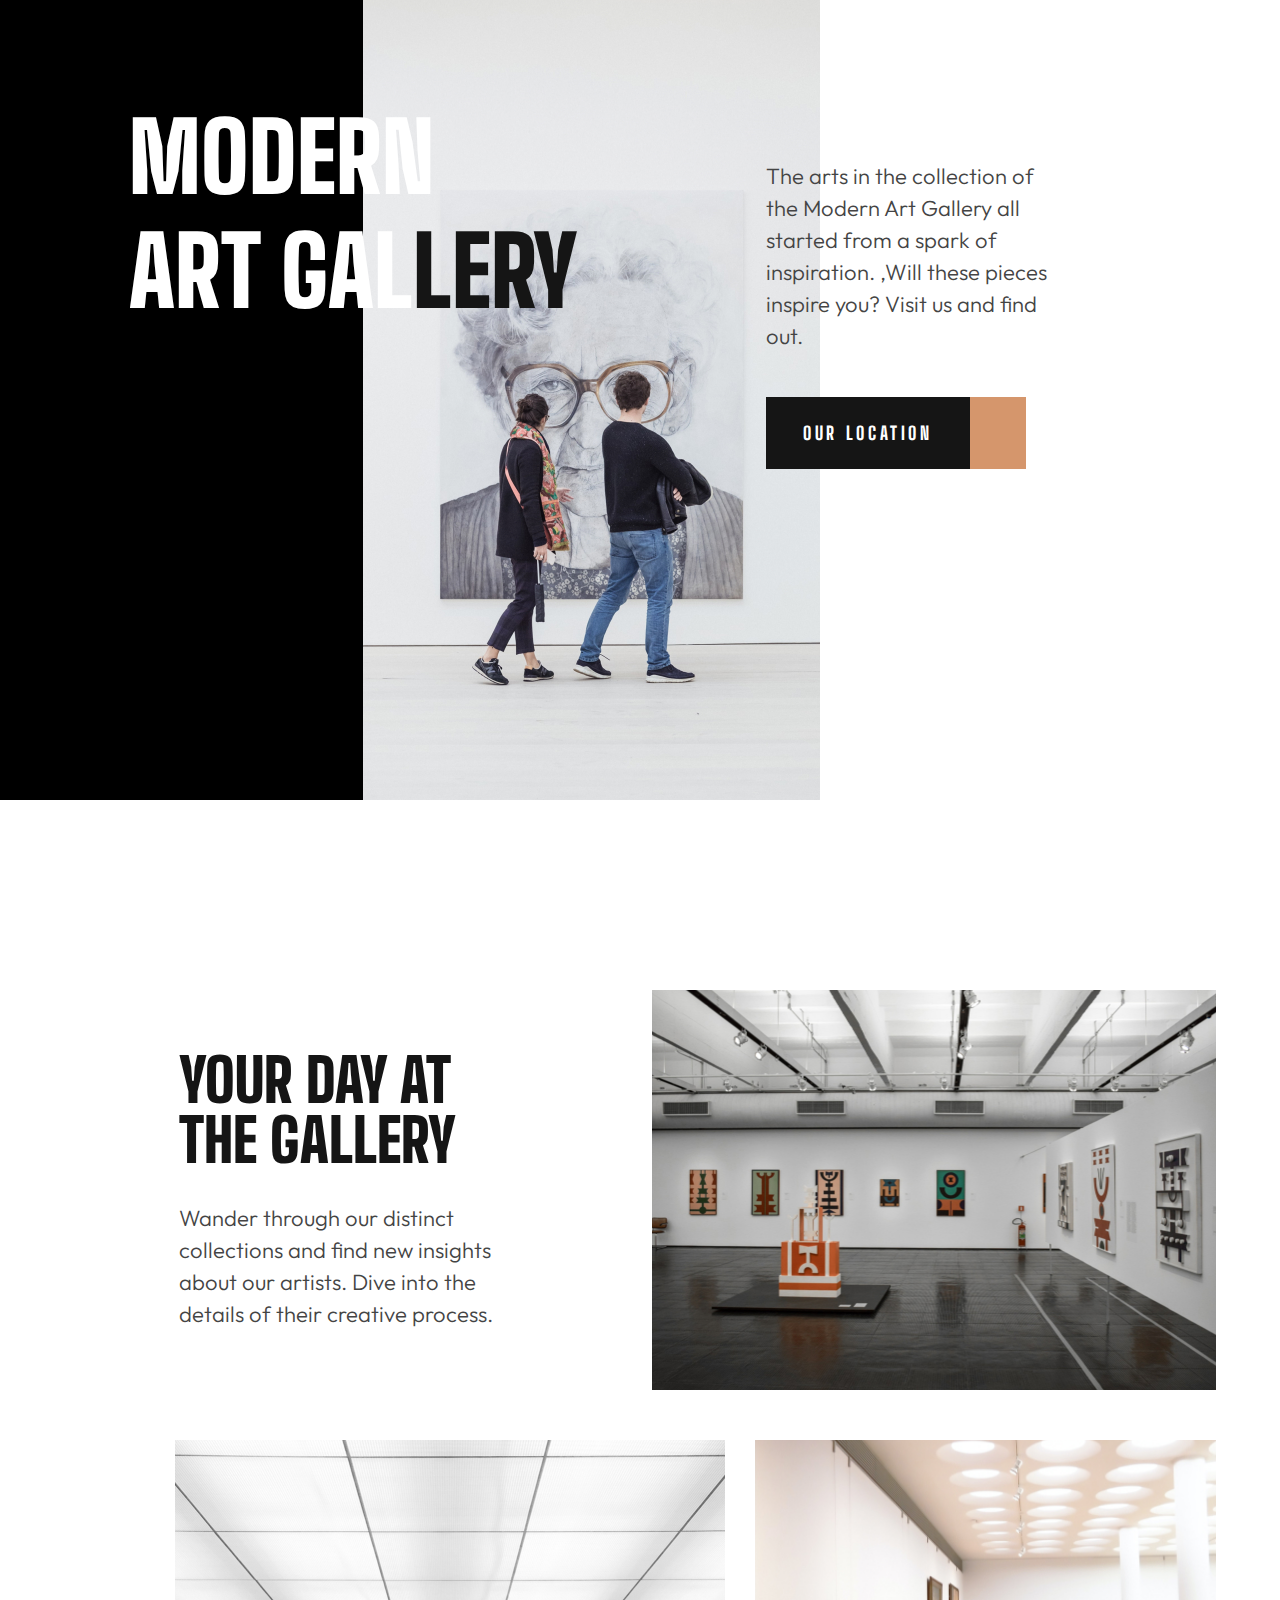
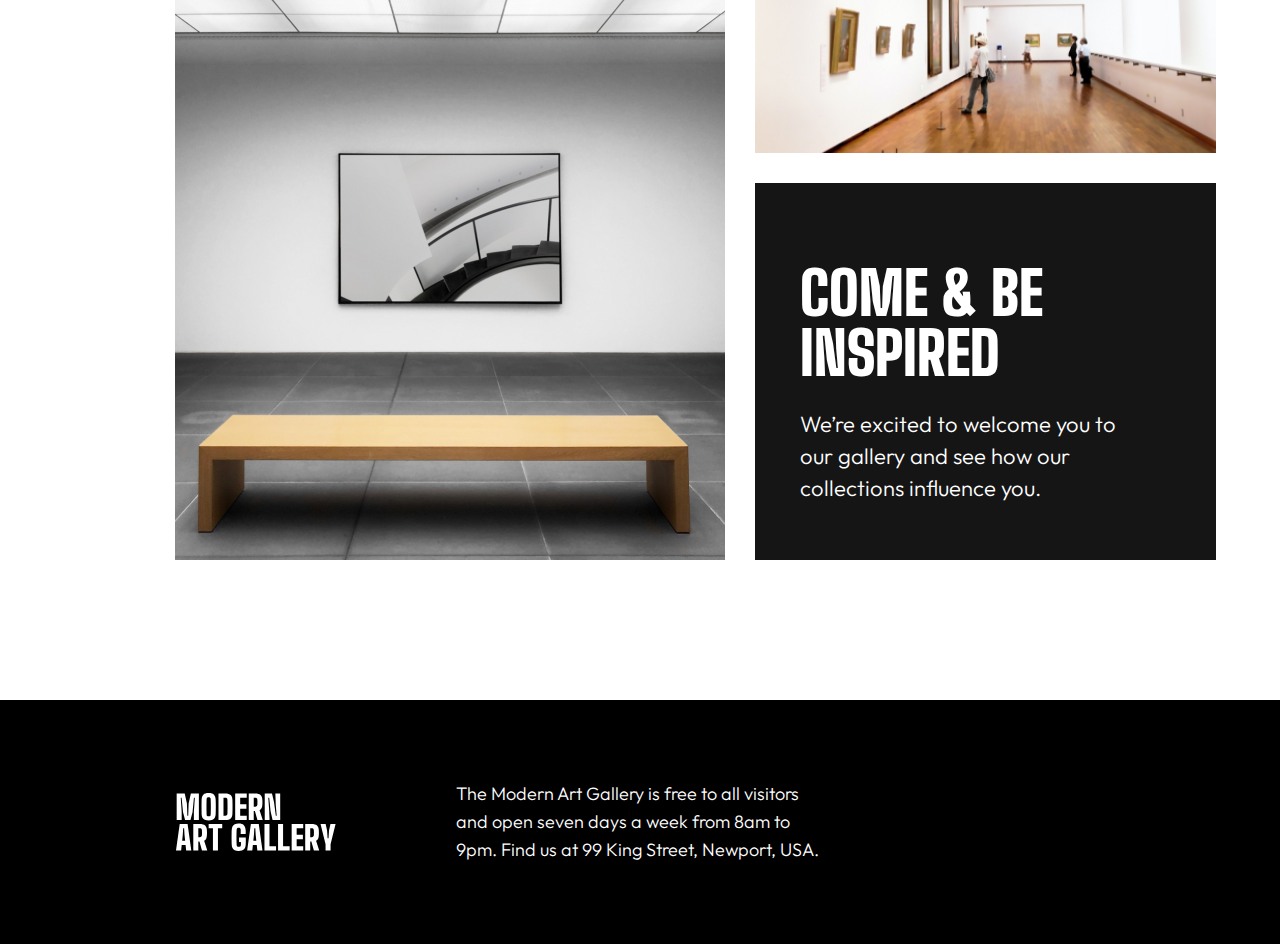
==== index.html @ 31a5f705 "rename html file" ====
<!DOCTYPE html>
<html lang="en">
  <head>
    <meta charset="UTF-8" />
    <meta name="viewport" content="width=device-width, initial-scale=1.0" />
    <title>Art Gallery</title>
    <link rel="stylesheet" href="./assets/css/style.css" />
    <link rel="stylesheet" href="./assets/css/responsive.css" />
    <link
      rel="stylesheet"
      href="https://cdnjs.cloudflare.com/ajax/libs/font-awesome/6.5.1/css/all.min.css"
      integrity="sha512-DTOQO9RWCH3ppGqcWaEA1BIZOC6xxalwEsw9c2QQeAIftl+Vegovlnee1c9QX4TctnWMn13TZye+giMm8e2LwA=="
      crossorigin="anonymous"
      referrerpolicy="no-referrer"
    />
  </head>
  <body>
    <!-- Header Section -->
    <header class="header-section">
      <div class="container">
        <div class="header-container--section">
          <div class="header-container--comtitle">
            <h1 class="header-container--title">
              MODERN<br />
              ART GAL<span class="title-half">LERY</span>
            </h1>
          </div>
          <div class="header-container--section1"></div>
          <div class="header-container--section2">
            <div class="header-container--img">
              <img src="./assets/img/art-gallery-image.jpg" alt="" />
            </div>
            <div class="header-title">
              <div class="header-container--subtitle">
                <p class="header-container--about">
                  The arts in the collection of the Modern Art Gallery all
                  started from a spark of inspiration. ,Will these pieces
                  inspire you? Visit us and find out.
                </p>
              </div>
              <div class="header-container-combtn">
                <div class="header-btn">
                  <div class="header-container-button"><p>OUR LOCATION</p></div>
                </div>
                <div class="header-icon">
                  <i class="fa-solid fa-chevron-right"></i>
                </div>
              </div>
            </div>
          </div>
        </div>
      </div>
    </header>
    <main>
      <!-- Section One -->
      <section class="day-section">
        <div class="container day-container">
          <div class="day-section--container1">
            <div class="day-container-ttl">
              <h2 class="day-section--title">Your Day at the Gallery</h2>
            </div>
            <div class="day-container-subttl">
              <p>
                Wander through our distinct collections and find new insights
                about our artists. Dive into the details of their creative
                process.
              </p>
            </div>
          </div>
          <div class="day-section--container2"></div>
        </div>
      </section>
      <!-- Section Two -->
      <section class="image-common--section">
        <div class="container image-container">
          <div class="image-section1">
            <img src="./assets/img/img-2.jpg" alt="#" />
          </div>
          <div class="image-section2">
            <div class="image-section2-img">
              <img src="./assets/img/img-3.jpg" alt="#" />
            </div>
            <div class="image-section2-div">
              <div class="image-section-title">
                <p class="image-title">COME & BE INSPIRED</p>
              </div>
              <div class="image-section-subtitle">
                <p class="image-subtitle">
                  We’re excited to welcome you to our gallery and see how our
                  collections influence you.
                </p>
              </div>
            </div>
          </div>
        </div>
      </section>
    </main>
    <footer>
      <div class="container footer-container">
        <div class="footer-section">
          <img src="./assets/img/moder-art-gallery.svg" alt="" />
        </div>
        <div class="footer-section">
          <p>
            The Modern Art Gallery is free to all visitors and open seven days a
            week from 8am to 9pm. Find us at 99 King Street, Newport, USA.
          </p>
        </div>
        <div class="footer-section">
          <ul class="footer-list">
            <li class="list-item">
              <i class="fa-brands fa-square-facebook"></i>
            </li>
            <li class="list-item"><i class="fa-brands fa-instagram"></i></li>
            <li class="list-item"><i class="fa-brands fa-twitter"></i></li>
          </ul>
        </div>
      </div>
    </footer>
  </body>
</html>
---- assets/css/style.css ----
* {
  margin: 0;
  padding: 0;
  box-sizing: border-box;
}
:root {
  --color-black: #000;
  --color-white: #fff;
  --color-dark-grey: #444;
  --color-15: #151515;
  --color-light-gold: #d5966c;
  --font-outfit: "Outfit";
  --font-bigShoulder: "Big Shoulders Display";
}
@font-face {
  src: url(../font/BigShouldersDisplay-Black.ttf);
  font-family: "Big Shoulders Display";
  font-weight: 900;
}
@font-face {
  src: url(../font/BigShouldersDisplay-ExtraBold.ttf);
  font-family: "Big Shoulders Display";
  font-weight: 800;
}
@font-face {
  src: url(../font/Outfit-Light.ttf);
  font-family: "Outfit";
  font-weight: 300;
}
main {
  margin: 80px 0px;
  padding: 60px 0px;
}
.header-section > .container {
  position: relative;
}
.header-container--section {
  width: 85%;
  height: 800px;
  display: flex;
}
.header-container--comtitle {
  z-index: 100;
  position: absolute;
  top: 10%;
  left: 8.5%;
}
.header-container--section1 {
  width: 50%;
  height: 100%;
  background-color: var(--color-black, #000);
  position: relative;
}
.header-container--title {
  padding: 20px;
  width: 514px;
  font-size: 96px;
  font-weight: 900;
  color: var(--color-white, #fff);
  font-family: var(--font-bigShoulder, "Big Shoulders Display");
}
.title-half {
  color: var(--Almost-Black, #151515);
}
.header-container--section2 {
  width: 100%;
  height: 800px;
  display: flex;
  position: relative;
}
.header-container--img {
  width: 90%;
}
.header-container--img > img {
  width: 70%;
  height: 100%;
  object-fit: cover;
  object-position: 50% 50%;
}
.header-title {
  width: 50%;
  height: auto;
  position: absolute;
  right: -5.6%;
  top: 20%;
}
.header-container--subtitle {
  width: 100%;
  margin-bottom: 45px;
}
.header-container--about {
  width: 80%;
  color: var(--color-dark-grey, #444);
  font-family: var(--font-outfit, "Outfit");
  font-size: 22px;
  font-weight: 300;
  line-height: 32px;
}
.header-container-combtn {
  width: 260px;
  height: 72px;
  display: flex;
  flex-direction: row;
}
.header-btn {
  width: 204px;
  height: 100%;
}
.header-container-button {
  width: 100%;
  height: 100%;
  display: flex;
  align-items: center;
  justify-content: center;
  cursor: pointer;
  background-color: var(--color-15, #151515);
  > p {
    color: var(--color-white, #fff);
    font-family: var(--font-bigShoulder, "Big Shoulders Display");
    font-size: 18px;
    font-weight: 800;
    letter-spacing: 3.636px;
  }
}
.header-container-button:hover {
  background: var(--color-light-gold, #d5966c);
}
.header-icon:hover {
  background: var(--color-black, #000);
}
.header-icon {
  width: 56px;
  height: 100%;
  background-color: var(--color-light-gold, #d5966c);
  cursor: pointer;
}
.fa-chevron-right {
  width: 100%;
  height: 100%;
  font-size: 30px;
  text-align: center;
  line-height: 72px !important;
  color: var(--color-white, #fff);
}
.day-container {
  width: 90%;
  height: 500px;
  margin: auto;
  display: flex;
  align-items: center;
  justify-content: space-between;
}
.day-section--container1 {
  width: 50%;
  height: auto;
  display: flex;
  flex-direction: column;
  align-items: center;
}
.day-container-ttl {
  width: 60%;
}
.day-section--title {
  color: var(--Almost-Black, #151515);
  font-family: var(--font-bigShoulder, "Big Shoulders Display");
  font-size: 60px;
  font-weight: 900;
  line-height: 60px;
  text-transform: uppercase;
}
.day-container-subttl {
  width: 60%;
  margin-top: 32px;
}
.day-container-subttl > p {
  color: var(--color-dark-grey, #444);
  font-family: var(--font-outfit, "Outfit");
  font-size: 22px;
  font-weight: 300;
  line-height: 32px;
}
.day-section--container2 {
  width: 49%;
  height: 400px;
  background: url(../img/img-1.jpg);
  background-position: center center;
  background-size: cover;
}
.image-container {
  width: 90%;
  height: 720px;
  margin: auto;
  display: flex;
  align-items: center;
}
.image-section1 {
  width: 60%;
  height: 100%;
  padding: 0px 0px 0px 80px;
  display: flex;
  justify-content: center;
}
.image-section1 > img {
  width: 90%;
  height: 100%;
  object-position: center center;
  object-fit: cover;
}
.image-section2 {
  width: 40%;
  height: 100%;
  display: flex;
  justify-content: center;
  align-items: center;
  flex-direction: column;
}
.image-section2-img {
  width: 100%;
  height: 313px;
  display: flex;
  justify-content: center;
  > img {
    width: 100%;
    height: 100%;
    object-position: center center;
    object-fit: cover;
  }
}
.image-section2-div {
  margin-top: 30px;
  width: 100%;
  height: 377px;
  background-color: var(--color-15, #151515);
  color: var(--color-white, #fff);
  padding: 80px 45px;
}
.image-section-title {
  width: 70%;
}
.image-title {
  font-family: var(--font-bigShoulder, "Big Shoulders Display");
  font-size: 60px;
  font-weight: 900;
  line-height: 60px;
  text-transform: uppercase;
}
.image-section-subtitle {
  width: 95%;
  margin-top: 25px;
}
.image-subtitle {
  font-family: var(--font-outfit, "Outfit");
  font-size: 22px;
  font-weight: 300;
  line-height: 32px;
}
footer {
  width: 100%;
  height: 244px;
  background-color: var(--color-black, #000);
}
.footer-container {
  width: 90%;
  height: 100%;
  margin: auto;
  display: flex;
  flex-direction: row;
}
.footer-section {
  width: 50%;
  height: 100%;
  display: flex;
  align-items: center;
  justify-content: center;
  > img {
    width: 159.572px;
    height: 58px;
  }
  p {
    width: 96%;
    color: var(--color-white, #fff);
    font-family: var(--font-outfit, "Outfit");
    font-size: 18px;
    font-weight: 300;
    line-height: 28px;
  }
}
.footer-list {
  width: 100%;
  height: 28%;
  display: flex;
  justify-content: center;
  flex-direction: row;
  gap: 20px;
}
.list-item {
  font-size: 30px;
  color: var(--color-white, #fff);
  list-style: none;
  cursor: pointer;
  transition: 0.4s;
}
.list-item:hover {
  color: var(--color-light-gold, #d5966c);
}
---- assets/css/responsive.css ----
@media (max-width: 968px){
  .header-container--section {
    width: 100%;
  }
  .header-container--section1 {
    display: none !important;
  }
  .header-container--img > img {
    width: 57%;
  }
  .header-title {
    right: 5%;
    top: 50%;
  }
  .header-container--comtitle {
    left: 42.5%;
  }
  .header-container--title {
    font-size: 70px;
    color: var(--color-black, #000) !important;
  }
  .header-container--about {
    width: 92%;
    font-size: 18px;
    line-height: 28px;
  }
  .day-section--title {
    font-size: 45px;
  }
  .day-container-subttl > p {
    font-size: 18px;
  }
  .day-section--container2 {
    width: 398px;
    height: 400px;
  }
  .image-section-title {
    width: 100%;
  }
  .image-title {
    font-size: 50px;
  }
  .image-section-subtitle {
    width: 100%;
  }
  .image-subtitle {
    font-size: 18px;
  }
  .footer-container {
    width: 100%;
  }
  .footer-section {
    p {
      font-size: 16px;
    }
    > img {
      width: 110.05px;
      height: 40px;
    }
  }
  .footer-list {
    height: 40%;
  }
  .list-item {
    font-size: 23px;
  }
}
/* @media (max-width:768px){

} */

@media(max-width:576px){
  main {
    width: 100%;
    height: auto;
    margin: 0px 0px;
    padding: 0px 0px;
}
  .header-container--img {
    width: 100%;
    height: 240px;
}
.header-container--img > img {
  width: 100%;
}
.header-container--title {
  width: 100%;
  font-size: 65px;
  font-weight: 700;
}
.header-container--comtitle {
  left: 0%;
}
.header-container--comtitle {
  top: 33%;
}
.header-title {
  padding: 20px;
  width: 100%;
  left: 0;
  top: 55%;
}
.header-container--about {
  width: 100%;
}
.header-container--subtitle {
  width: 76%;
}
.day-section{
  height: 600px;
}
.day-container {
  width: 90%;
  flex-wrap: wrap;
}
.day-section--container1 {
  order:2;
  width: 100%;
}
.day-section--container2 {
  order: 1;
  width: 343px;
  height: 320px;
}
.day-container-ttl {
  width: 100%;
  margin-top: 25px;
}
.day-section--title {
  font-size: 50px;
  text-align: center;
}
.day-container-subttl {
  width: 100%;
}
.image-container {
  margin: 60px 0px;
  width: 100%;
  height: auto;
  flex-wrap: wrap;
}
.image-common--section{
  width: 100%;
}
.image-section1 {
  width: 90%;
  padding: 0px 0px 0px 0px;
  margin: auto;
  margin-bottom: 20px;
  >img{
    width: 100%;
  }
}
.image-section2 {
  width: 90%;
  margin: auto;
}
.image-section2-img {
  height: 200px;
}
footer{
  height: 336px;
}
.footer-container {
  padding: 40px 32px;
  flex-direction: column;
}
.footer-section {
  width: 100%;
  justify-content: flex-start;
  margin-bottom: 15px;
}
.footer-list{
  justify-content: flex-start;
}
}
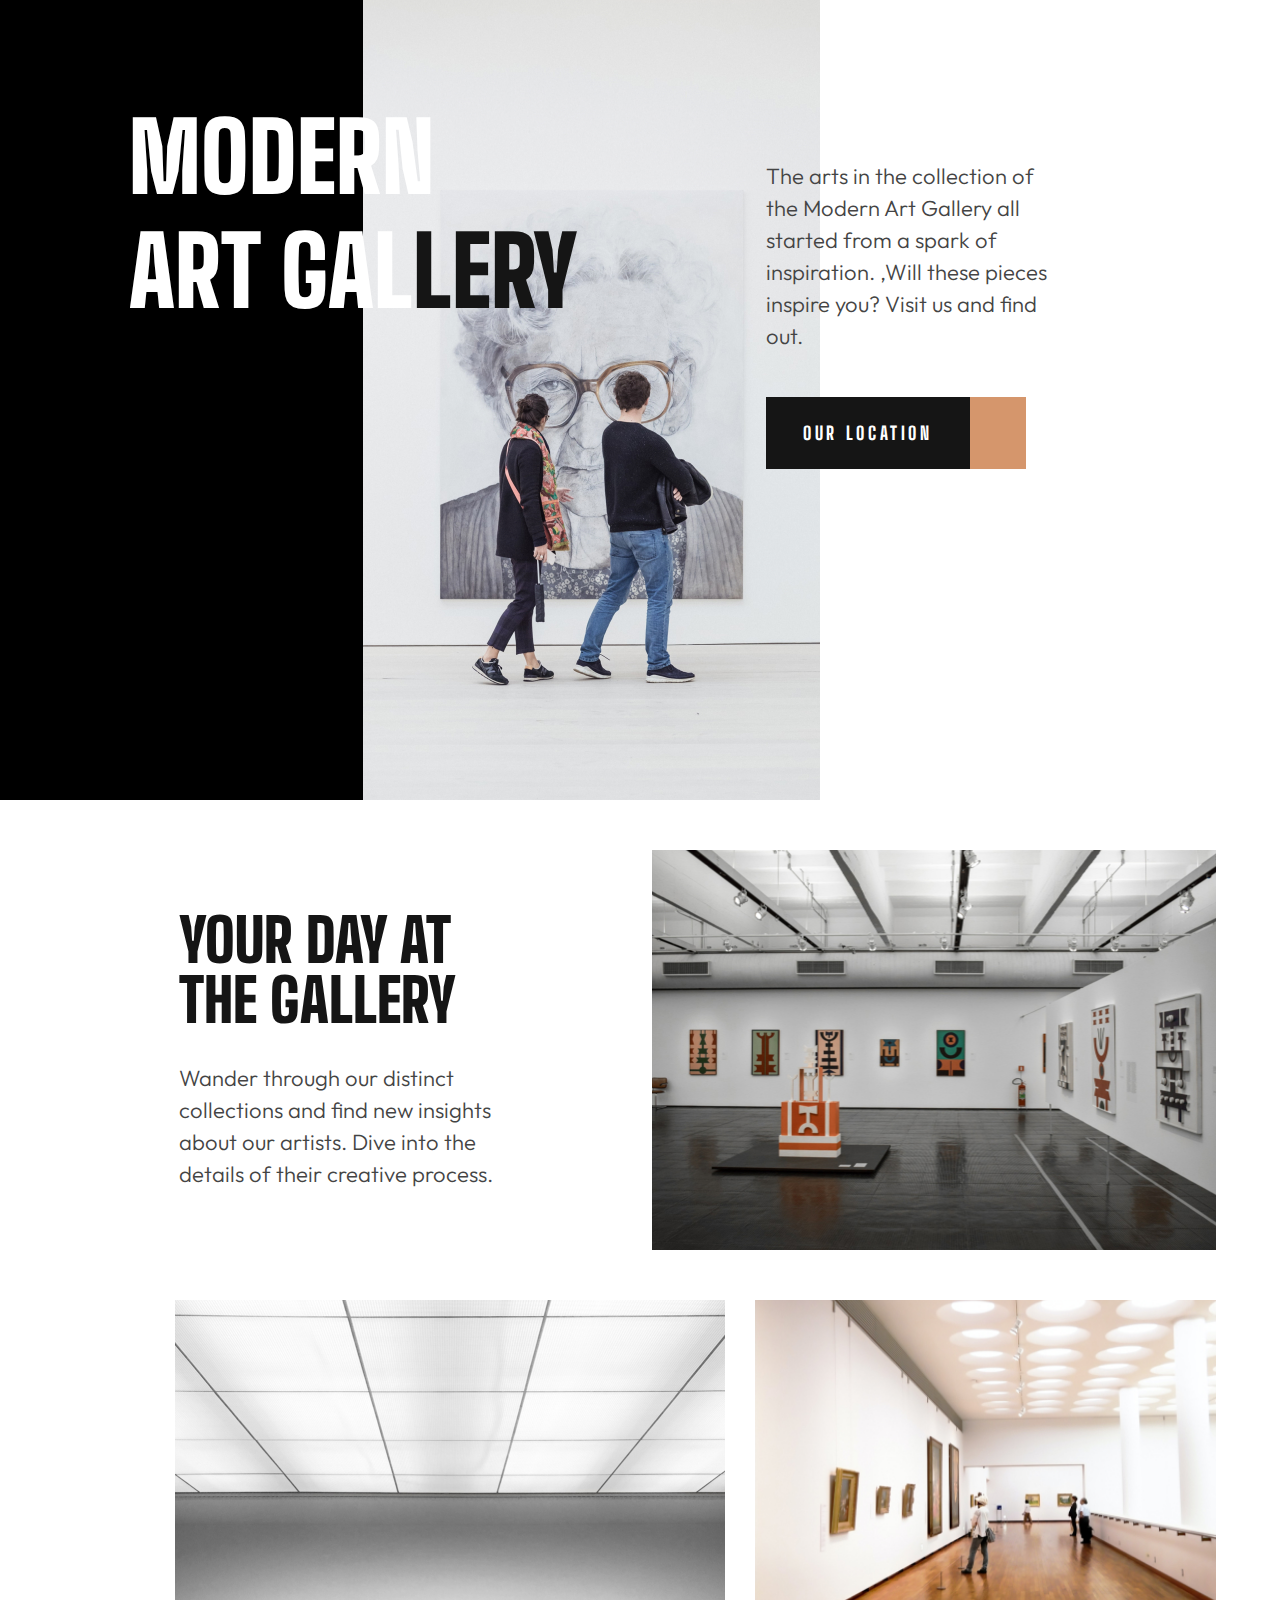
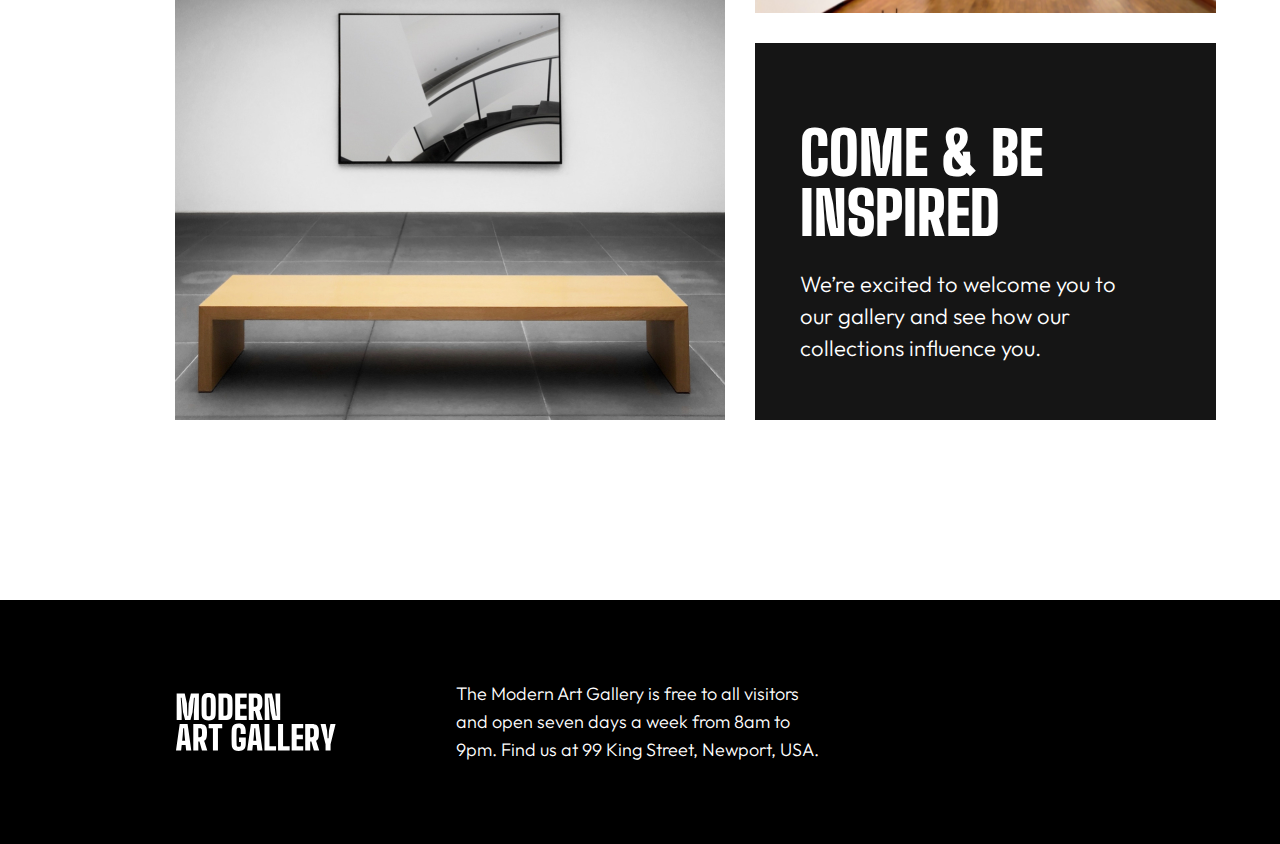
==== commit faaf4d0e: "the end project" ====
--- a/index.html
+++ b/index.html
@@ -51,7 +51,7 @@
         </div>
       </div>
     </header>
-    <main>
+    <main class="header-main--section">
       <!-- Section One -->
       <section class="day-section">
         <div class="container day-container">
@@ -95,7 +95,8 @@
         </div>
       </section>
     </main>
-    <footer>
+    <!-- Footer -->
+    <footer class="footer-one">
       <div class="container footer-container">
         <div class="footer-section">
           <img src="./assets/img/moder-art-gallery.svg" alt="" />
--- a/assets/css/style.css
+++ b/assets/css/style.css
@@ -27,7 +27,7 @@
   font-family: "Outfit";
   font-weight: 300;
 }
-main {
+.header-main-section{
   margin: 80px 0px;
   padding: 60px 0px;
 }
@@ -186,6 +186,9 @@
   background-position: center center;
   background-size: cover;
 }
+.image-common--section{
+  height: 900px;
+}
 .image-container {
   width: 90%;
   height: 720px;
@@ -254,7 +257,7 @@
   font-weight: 300;
   line-height: 32px;
 }
-footer {
+.footer-one{
   width: 100%;
   height: 244px;
   background-color: var(--color-black, #000);
@@ -303,3 +306,134 @@
 .list-item:hover {
   color: var(--color-light-gold, #d5966c);
 }
+
+
+/* Location Page */
+.map-section{
+  width: 100%;
+  height: 685px;
+  position: relative;
+}
+.map-section--image{
+  width: 100%;
+  height: 100%;
+}
+.map-section--image>img{
+  width: 100%;
+  height: 100%;
+  object-fit: cover;
+  object-position: center center;
+}
+.map-section--icon{
+  width: 66px;
+  height: 88px;
+  position: absolute;
+  top: 50%;
+  left: 50%;
+}
+.map-section--icon>svg{
+  width: 100%;
+  height: 100%;
+}
+.map-section--button{
+  position: absolute;
+  left: 20%;
+  display: flex;
+  flex-direction:row;
+  gap: 1px;
+}
+.map-section--btn{
+  width: 208px;
+  height: 72px;
+  background-color: var(--color-black,#000);
+  display: flex;
+  align-items: center;
+  justify-content: center;
+}
+.map-section--btn>button:hover{
+  background-color: var(--color-light-gold,#d5966c);
+  border:1px solid var(--color-light-gold,#d5966c);
+}
+.map-section--btn>button{
+  width: 100%;
+  height: 100%;
+  letter-spacing: 3.636px;
+  font-size: 20px;
+  font-weight: 800;
+  font-family: var(--font-bigShoulder,'Big Shoulders Display');
+  color: var(--color-white, #fff);
+  background-color: transparent;
+}
+.map-about--section{
+  width: 100%;
+  height: 548px;
+  background-color: var(--color-black,#000);
+  display: flex;
+  align-items: center;
+  justify-content: center;
+}
+.about-container{
+  width: 80%;
+  height: 52%;
+  display: flex;
+  align-items: center;
+  justify-content: center;
+}
+.map-section--about{
+  width: 40%;
+  height: 100%;
+}
+.map-section--title{
+  width: 50%;
+  color: var(--color-white, #fff);
+  font-family: var(--font-bigShoulder,'Big Shoulders Display');
+  font-size: 70px;
+  font-weight: 900;
+  line-height: 70px;
+  text-transform: uppercase;
+}
+.map-section--subtitle1{
+  width: 100%;
+}
+.map-section--subtitle1>p{
+  color: var(--color-light-gold, #d5966c);
+  font-family: var(--font-bigShoulder,'Big Shoulders Display');
+  font-weight: 900;
+  font-size: 36px;
+  line-height: 36px;
+  text-transform: uppercase;
+}
+.map-section--subtitle2>p{
+  color: var(--color-white, #fff);
+  font-family: var(--font-outfit,'Outfit');
+  font-size: 22px;
+  font-weight: 300;
+  line-height: 32px;
+}
+.map-section--subtitle3{
+  width:91%;
+}
+.map-section--subtitle3>p{
+  color: var(--color-white, #fff);
+  font-family: var(--font-outfit,'Outfit');
+  font-size: 18px;
+  font-weight: 300;
+  line-height: 28px;
+}
+.map-margin{
+  margin-bottom: 20px;
+}
+.footer-second{
+  width: 100%;
+  height: 244px;
+  background-color: var(--color-light-gold, #d5966c);
+}
+.modern-title--black{
+    color: var(--color-black, #000) !important;
+}
+.item1{
+  color: var(--color-black, #000);
+}
+.item1:hover {
+  color: var(--color-white, #fff);
+}--- a/assets/css/responsive.css
+++ b/assets/css/responsive.css
@@ -1,4 +1,5 @@
-@media (max-width: 968px){
+@media (max-width: 992px){
+  /* Home */
   .header-container--section {
     width: 100%;
   }
@@ -64,12 +65,76 @@
   .list-item {
     font-size: 23px;
   }
-}
-/* @media (max-width:768px){
+  /* Location */
+.map-section {
+    height: 600px;
+}
+.map-about--section {
+  height: 436px;
+}
+.map-section--button {
+  left: 10%;
+}
+.map-section--icon {
+    top: 40%;
+}
+.about-container {
+  width: 100%;
+  height: 65%;
+}
+.map-section--subtitle3 {
+  width: 100%;
+}
+.map-section--subtitle1>p {
+  font-size: 32px;
+}
+.map-section--subtitle2>p {
+    font-size: 18px;
+}
+}
 
-} */
+@media (max-width:768px){
+  /* Home */
+  .header-container--comtitle {
+    left: 20%;
+}
+.header-title {
+  right: -15px;
+  top: 40%;
+}
+.day-container {
+  width: 100%;
+}
+.day-container-ttl {
+    width: 65%;
+}
+.day-container-subttl {
+  width: 65%;
+}
+.image-container {
+  width: 100%;
+  /* height: 800px; */
+}
+.image-section1{
+  padding: 0px 0px 0px 0px;
+}
+.image-common--section{
+  height: 800px;
+}
+.image-section2-div{
+  padding: 40px 25px;
+}
+.image-title {
+  font-size: 40px;
+}
+/* Location */
+.map-section--about {
+  width: 44%;
+}
+}
 
 @media(max-width:576px){
+  /* Home */
   main {
     width: 100%;
     height: auto;
@@ -141,6 +206,7 @@
 }
 .image-common--section{
   width: 100%;
+  height: auto;
 }
 .image-section1 {
   width: 90%;
@@ -159,7 +225,7 @@
   height: 200px;
 }
 footer{
-  height: 336px;
+  height: 336px !important;
 }
 .footer-container {
   padding: 40px 32px;
@@ -173,4 +239,29 @@
 .footer-list{
   justify-content: flex-start;
 }
+.footer-container {
+  width: 80%;
+  padding: 0px 0px;
+}
+/* Location */
+.map-section {
+  height: 574px;
+}
+.map-section--button {
+  left: 0;
+}
+.map-about--section {
+  height: 493px;
+}
+.about-container {
+ flex-direction: column;
+}
+.map-section--about {
+  width: 90%;
+}
+.map-section--title {
+  width: 100%;
+  font-size: 50px;
+  margin-bottom: 48px;
+}
 }